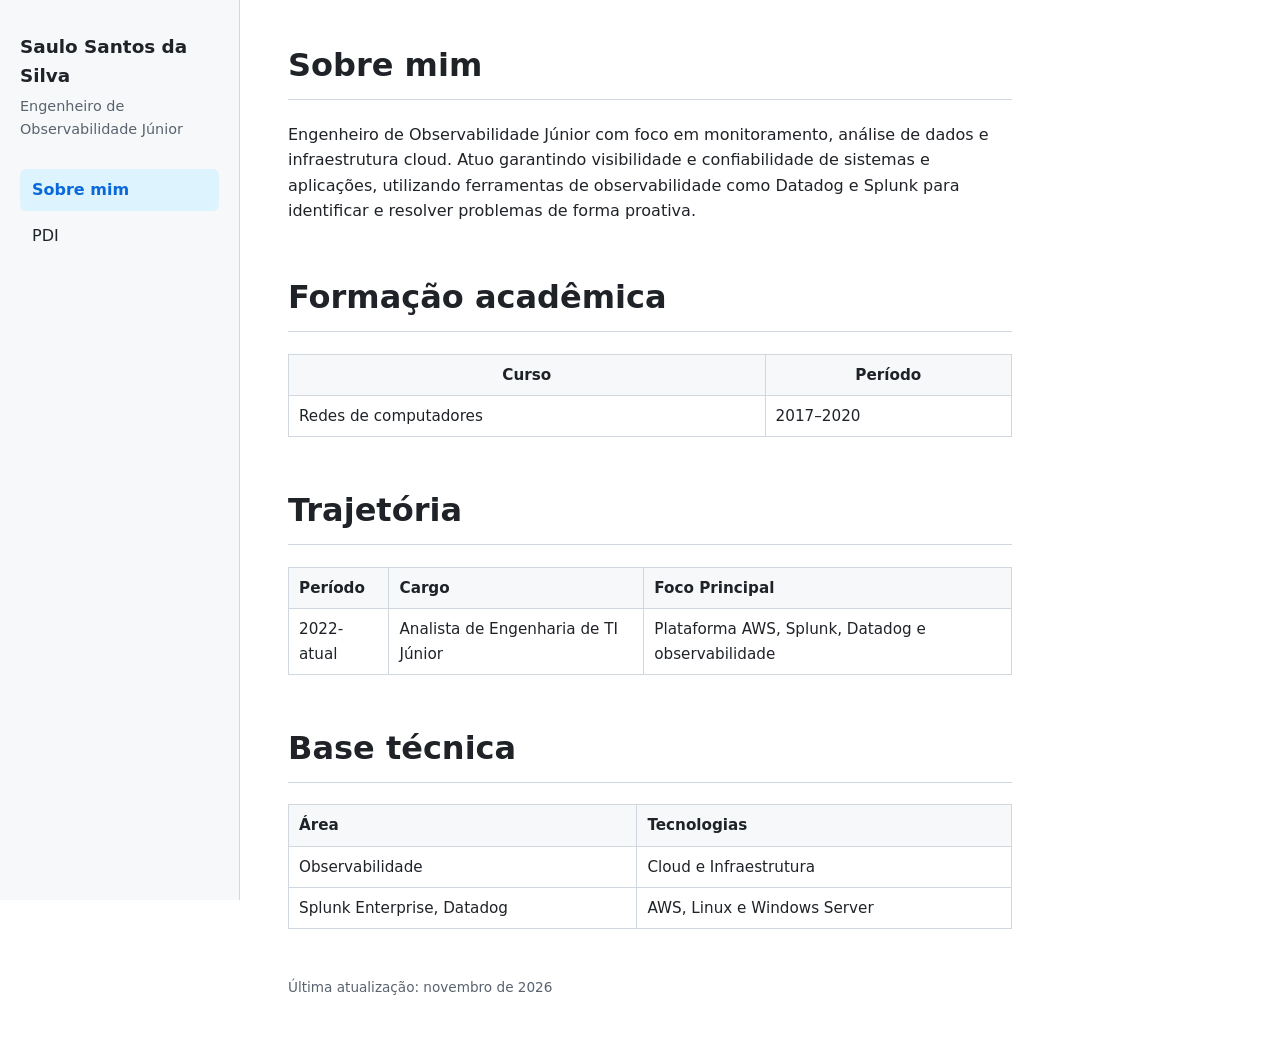
==== index.html @ e59d607c "adicionado base técnica" ====
<!DOCTYPE html>
<html lang="pt-BR">
<head>
  <meta charset="UTF-8">
  <meta name="viewport" content="width=device-width, initial-scale=1.0">
  <title>Sobre mim | Saulo Santos da Silva</title>
  <link rel="stylesheet" href="style.css">
</head>
<body>

  <aside class="lateral">
    <p class="nome">Saulo Santos da Silva</p>
    <p class="cargo">Engenheiro de Observabilidade Júnior</p>
    <nav>
      <a href="index.html" class="ativo">Sobre mim</a>
      <a href="pdi.html">PDI</a>
    </nav>
  </aside>

  <main>
    <h1>Sobre mim</h1>
    <p>
      Engenheiro de Observabilidade Júnior com foco em monitoramento, análise de dados e
      infraestrutura cloud. Atuo garantindo visibilidade e confiabilidade de sistemas e
      aplicações, utilizando ferramentas de observabilidade como Datadog e Splunk para identificar e resolver
      problemas de forma proativa.
    </p>

    <h1>Formação acadêmica</h1>
    <table class="formacao">
      <thead>
        <tr>
          <th>Curso</th>
          <th>Período</th>
        </tr>
      </thead>
      <tbody>
        <tr>
          <td>Redes de computadores</td>
          <td>2017–2020</td>
        </tr>
      </tbody>
    </table>

    <h1>Trajetória</h1>
    <table class="trajetoria">
      <thead>
        <tr>
          <th>Período</th>
          <th>Cargo</th>
          <th>Foco Principal</th>
        </tr>
      </thead>
      <tbody>
        <tr>
          <td>2022-atual</td>
          <td>Analista de Engenharia de TI Júnior</td>
          <td>Plataforma AWS, Splunk, Datadog e observabilidade</td>
        </tr>
      </tbody>
    </table>

    <h1>Base técnica</h1>
    <table class="base tecnica">
      <thead>
        <tr>
          <th>Área</th>
          <th>Tecnologias</th>
        </tr>
      </thead>
      <tbody>
        <tr>
          <td>Observabilidade</td>
          <td>Cloud e Infraestrutura</td>
        </tr>
        <tr>
          <td>Splunk Enterprise, Datadog</td>
          <td>AWS, Linux e Windows Server</td>
        </tr>
      </tbody>
    </table>

    <footer>Última atualização: novembro de 2026</footer>
  </main>

</body>
</html>
---- style.css ----
* { box-sizing: border-box; }

body {
  margin: 0;
  font-family: system-ui, -apple-system, "Segoe UI", Roboto, sans-serif;
  line-height: 1.6;
  color: #1f2328;
  background: #ffffff;
}

/* ===== Menu lateral ===== */
.lateral {
  position: fixed;
  top: 0;
  left: 0;
  width: 240px;
  height: 100vh;
  padding: 32px 20px;
  background: #f6f8fa;
  border-right: 1px solid #d0d7de;
}

.lateral .nome { margin: 0; font-size: 1.15rem; font-weight: 600; }
.lateral .cargo { margin: 4px 0 28px; color: #59636e; font-size: 0.9rem; }

.lateral nav a {
  display: block;
  padding: 8px 12px;
  margin-bottom: 4px;
  border-radius: 6px;
  color: #1f2328;
  text-decoration: none;
}

.lateral nav a:hover { background: #eaeef2; }

.lateral nav a.ativo {
  background: #ddf4ff;
  color: #0969da;
  font-weight: 600;
}

/* ===== Conteúdo ===== */
main {
  margin-left: 240px;
  max-width: 820px;
  padding: 40px 48px;
}

h1 { margin-top: 48px; border-bottom: 1px solid #d0d7de; padding-bottom: 8px; }
h1:first-child { margin-top: 0; }
h2 { margin-top: 32px; margin-bottom: 4px; font-size: 1.2rem; }

table { width: 100%; border-collapse: collapse; margin: 12px 0; font-size: 0.95rem; }
th, td { border: 1px solid #d0d7de; padding: 8px 10px; text-align: left; vertical-align: top; }
th { background: #f6f8fa; }
.formacao th { text-align: center; }

.nota {
  background: #fff8c5;
  border: 1px solid #d4a72c;
  padding: 10px 14px;
  border-radius: 6px;
  font-size: 0.95rem;
}

footer { margin-top: 48px; color: #59636e; font-size: 0.85rem; }

/* ===== Celular: menu vai para o topo ===== */
@media (max-width: 700px) {
  .lateral {
    position: static;
    width: 100%;
    height: auto;
    padding: 20px;
    border-right: none;
    border-bottom: 1px solid #d0d7de;
  }
  .lateral .cargo { margin-bottom: 12px; }
  .lateral nav a { display: inline-block; }
  main { margin-left: 0; padding: 24px 20px; }
}
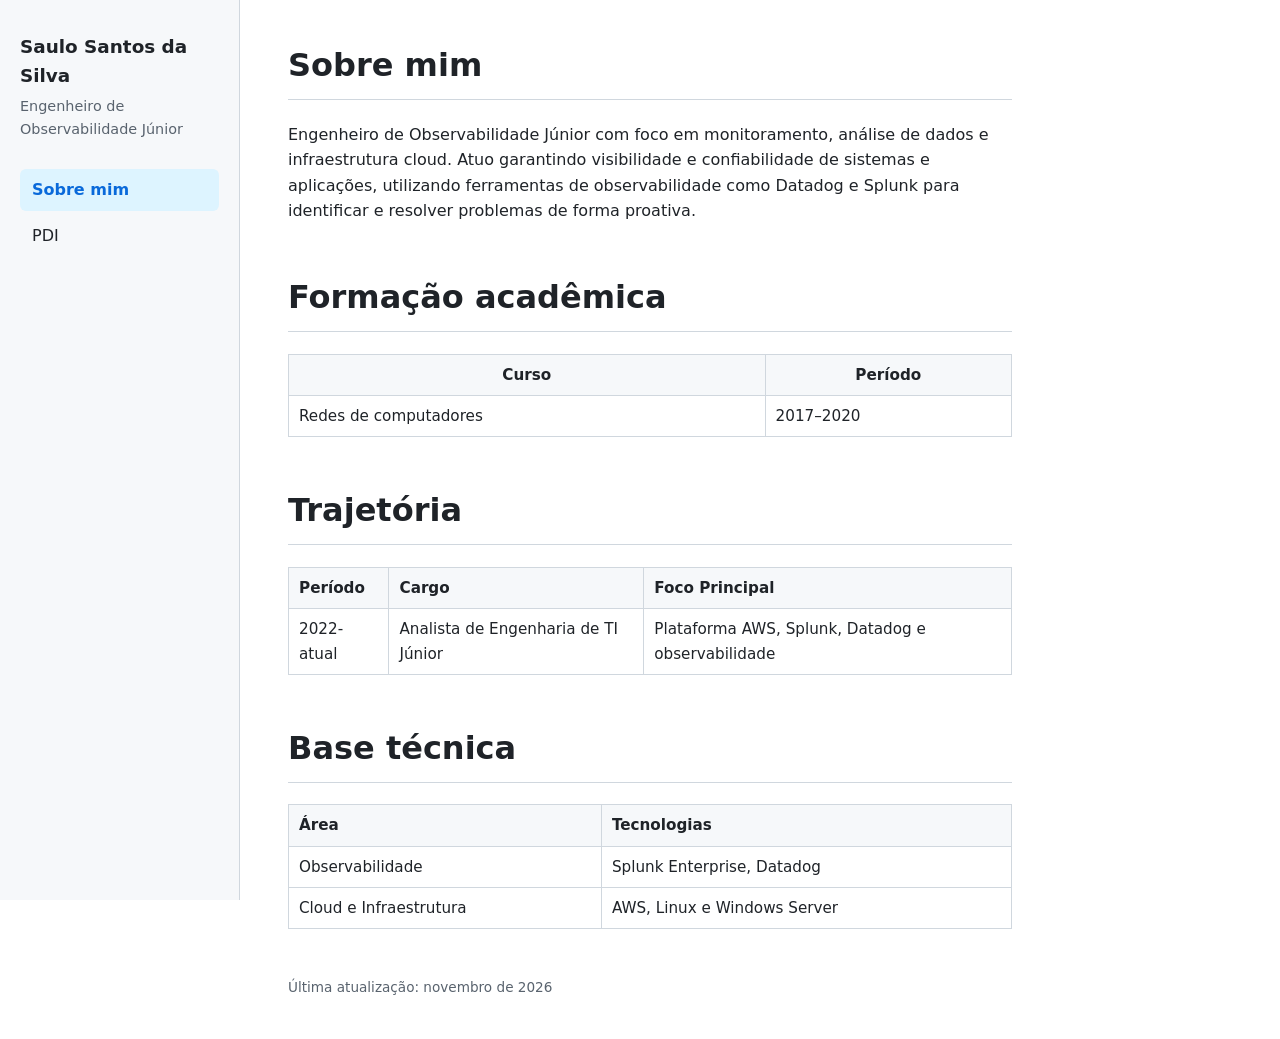
==== commit 14b03e9f: "ajustado base técnica" ====
--- a/index.html
+++ b/index.html
@@ -71,10 +71,10 @@
       <tbody>
         <tr>
           <td>Observabilidade</td>
-          <td>Cloud e Infraestrutura</td>
+          <td>Splunk Enterprise, Datadog</td>
         </tr>
         <tr>
-          <td>Splunk Enterprise, Datadog</td>
+          <td>Cloud e Infraestrutura</td>
           <td>AWS, Linux e Windows Server</td>
         </tr>
       </tbody>
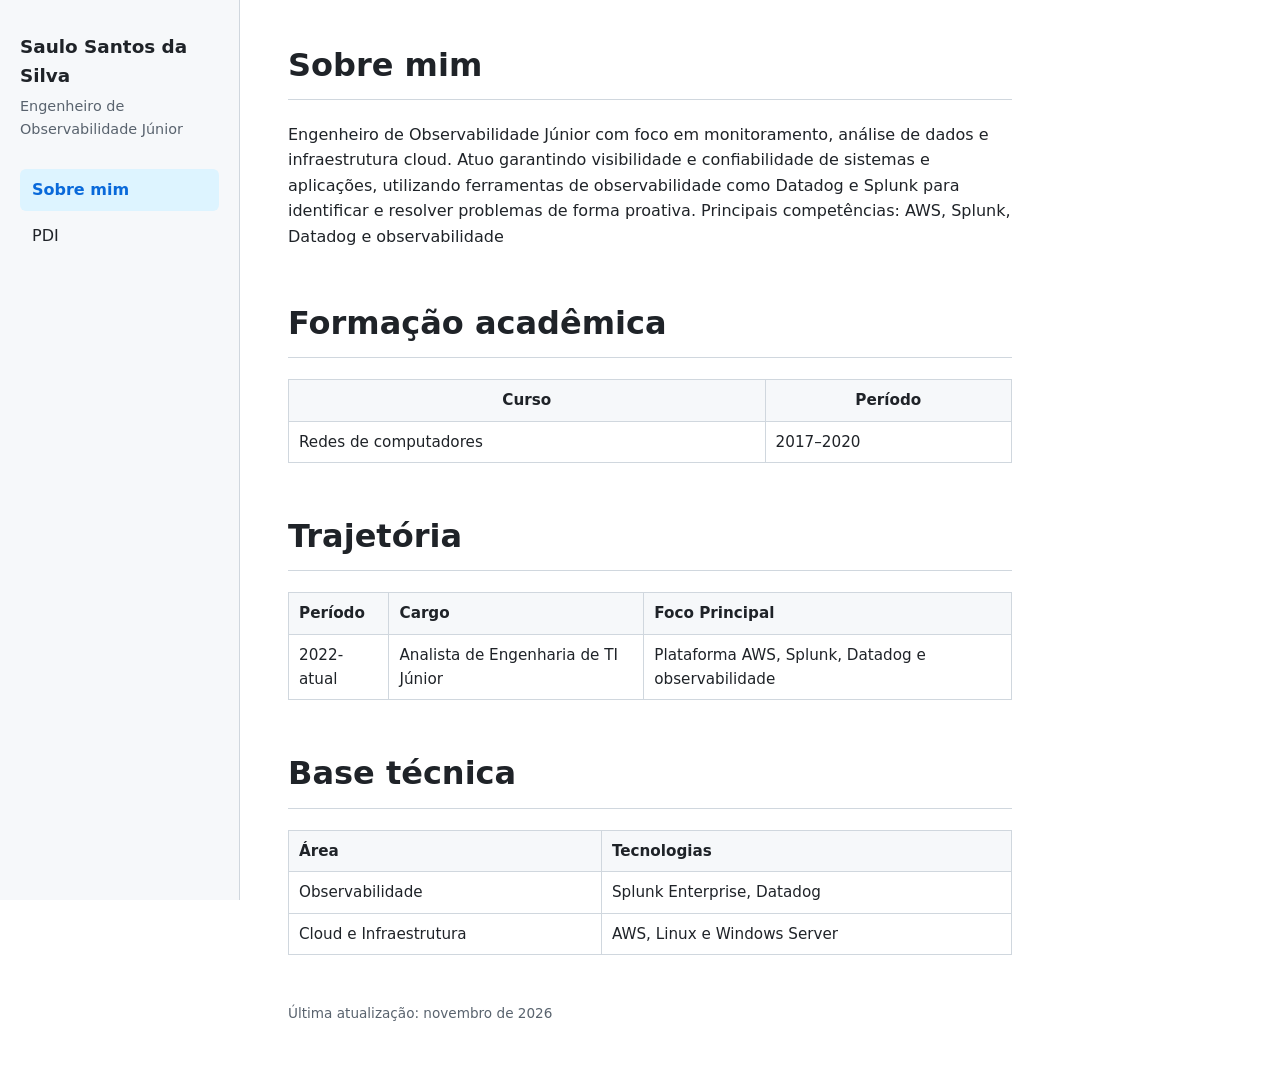
==== commit 0b8fb401: "adicionado competencias" ====
--- a/index.html
+++ b/index.html
@@ -24,6 +24,8 @@
       infraestrutura cloud. Atuo garantindo visibilidade e confiabilidade de sistemas e
       aplicações, utilizando ferramentas de observabilidade como Datadog e Splunk para identificar e resolver
       problemas de forma proativa.
+
+      Principais competências: AWS, Splunk, Datadog e observabilidade
     </p>
 
     <h1>Formação acadêmica</h1>
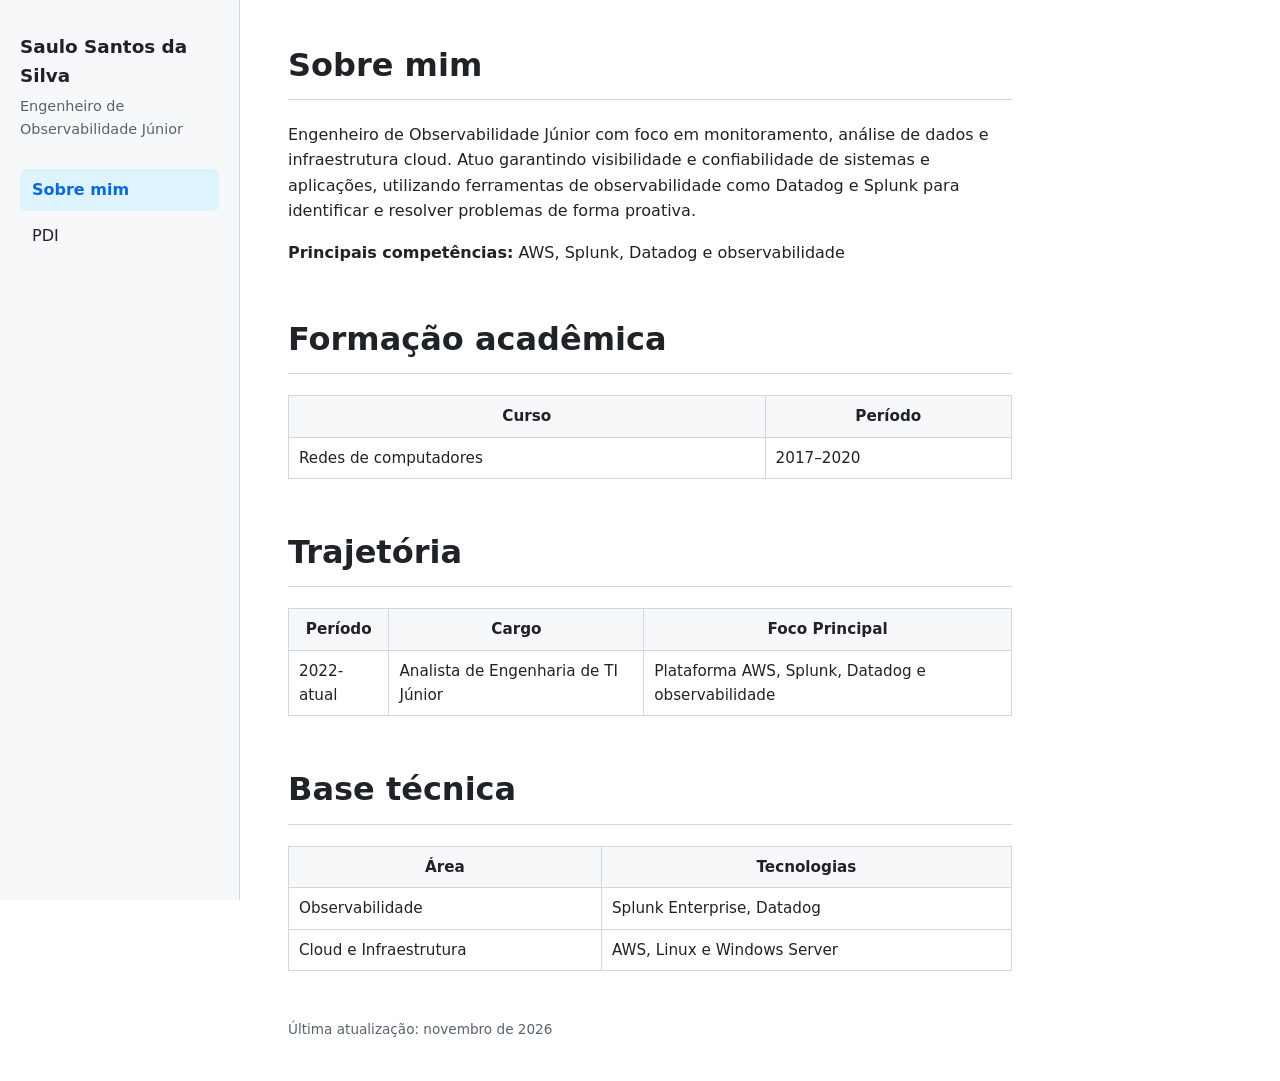
==== commit ca20f71a: "Destaca competências e centraliza cabeçalhos de Trajetória e Base técnica Co-Authored-By: Claude Opu" ====
--- a/index.html
+++ b/index.html
@@ -4,7 +4,7 @@
   <meta charset="UTF-8">
   <meta name="viewport" content="width=device-width, initial-scale=1.0">
   <title>Sobre mim | Saulo Santos da Silva</title>
-  <link rel="stylesheet" href="style.css">
+  <link rel="stylesheet" href="style.css?v=2">
 </head>
 <body>
 
@@ -24,8 +24,9 @@
       infraestrutura cloud. Atuo garantindo visibilidade e confiabilidade de sistemas e
       aplicações, utilizando ferramentas de observabilidade como Datadog e Splunk para identificar e resolver
       problemas de forma proativa.
-
-      Principais competências: AWS, Splunk, Datadog e observabilidade
+    </p>
+    <p>
+      <strong>Principais competências:</strong> AWS, Splunk, Datadog e observabilidade
     </p>
 
     <h1>Formação acadêmica</h1>
@@ -63,7 +64,7 @@
     </table>
 
     <h1>Base técnica</h1>
-    <table class="base tecnica">
+    <table class="base-tecnica">
       <thead>
         <tr>
           <th>Área</th>
--- a/style.css
+++ b/style.css
@@ -54,7 +54,9 @@
 table { width: 100%; border-collapse: collapse; margin: 12px 0; font-size: 0.95rem; }
 th, td { border: 1px solid #d0d7de; padding: 8px 10px; text-align: left; vertical-align: top; }
 th { background: #f6f8fa; }
-.formacao th { text-align: center; }
+.formacao th,
+.trajetoria th,
+.base-tecnica th { text-align: center; }
 
 .nota {
   background: #fff8c5;
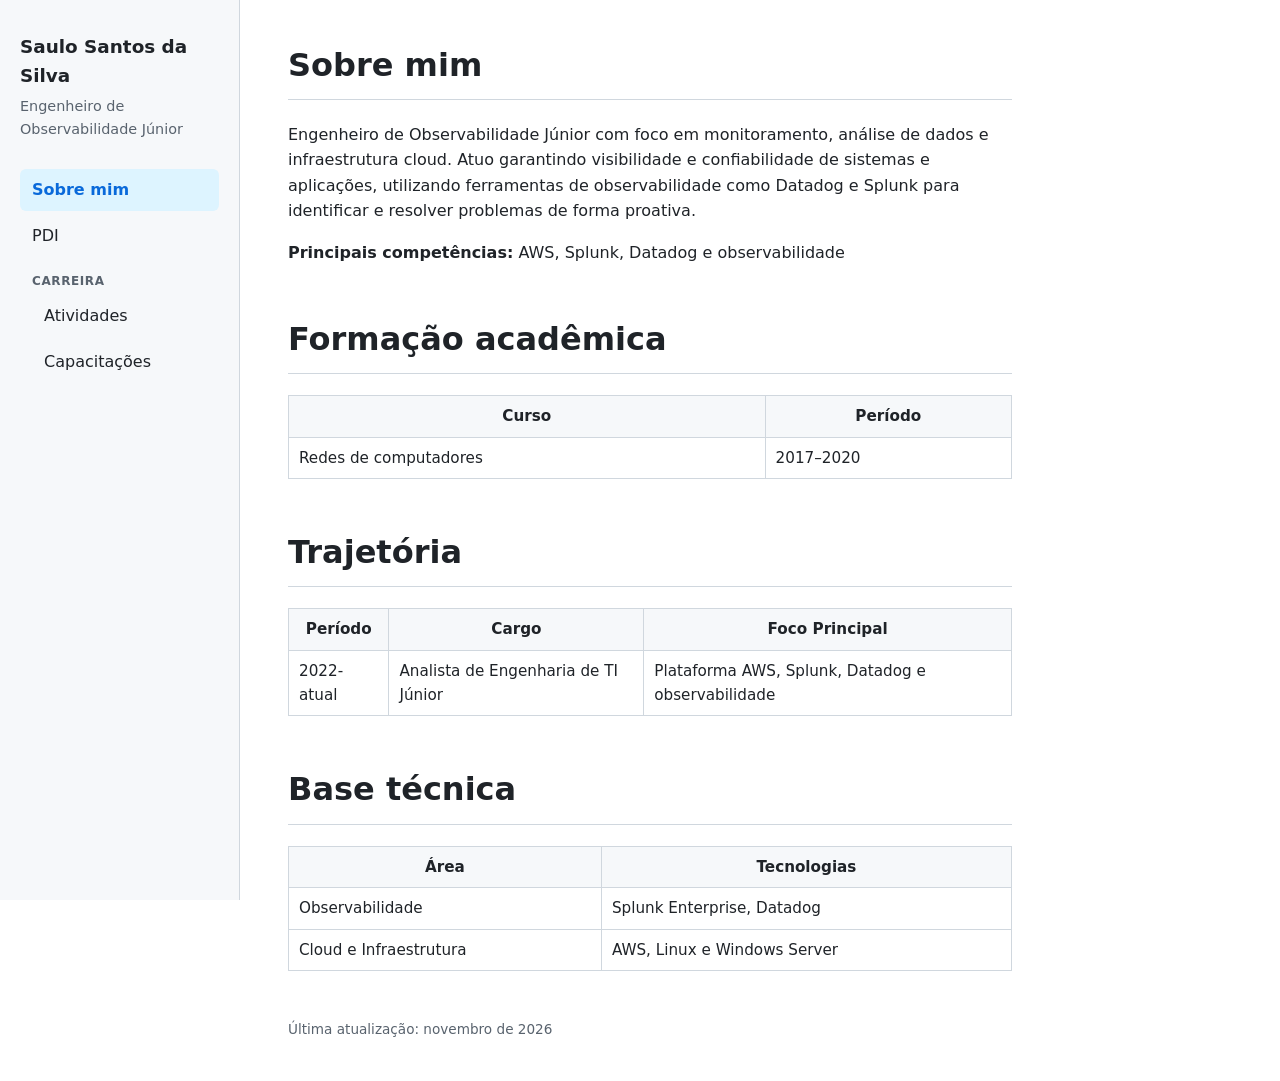
==== commit c7792e3f: "Adiciona menu Carreira com as páginas Atividades e Capacitações Co-Authored-By: Claude Opus 5.5 <nor" ====
--- a/index.html
+++ b/index.html
@@ -4,7 +4,7 @@
   <meta charset="UTF-8">
   <meta name="viewport" content="width=device-width, initial-scale=1.0">
   <title>Sobre mim | Saulo Santos da Silva</title>
-  <link rel="stylesheet" href="style.css?v=2">
+  <link rel="stylesheet" href="style.css?v=3">
 </head>
 <body>
 
@@ -14,6 +14,9 @@
     <nav>
       <a href="index.html" class="ativo">Sobre mim</a>
       <a href="pdi.html">PDI</a>
+      <p class="grupo">Carreira</p>
+      <a href="atividades.html" class="sub">Atividades</a>
+      <a href="capacitacoes.html" class="sub">Capacitações</a>
     </nav>
   </aside>
 
--- a/style.css
+++ b/style.css
@@ -34,6 +34,20 @@
 
 .lateral nav a:hover { background: #eaeef2; }
 
+/* Título do grupo no menu (ex.: Carreira) */
+.lateral nav .grupo {
+  margin: 16px 0 4px;
+  padding: 0 12px;
+  font-size: 0.75rem;
+  font-weight: 600;
+  text-transform: uppercase;
+  letter-spacing: 0.05em;
+  color: #59636e;
+}
+
+/* Itens dentro de um grupo ficam recuados */
+.lateral nav a.sub { padding-left: 24px; }
+
 .lateral nav a.ativo {
   background: #ddf4ff;
   color: #0969da;
@@ -56,7 +70,10 @@
 th { background: #f6f8fa; }
 .formacao th,
 .trajetoria th,
-.base-tecnica th { text-align: center; }
+.base-tecnica th,
+.atividades th,
+.certificacoes th,
+.cursos th { text-align: center; }
 
 .nota {
   background: #fff8c5;
@@ -80,5 +97,7 @@
   }
   .lateral .cargo { margin-bottom: 12px; }
   .lateral nav a { display: inline-block; }
+  .lateral nav .grupo { display: none; }
+  .lateral nav a.sub { padding-left: 12px; }
   main { margin-left: 0; padding: 24px 20px; }
 }
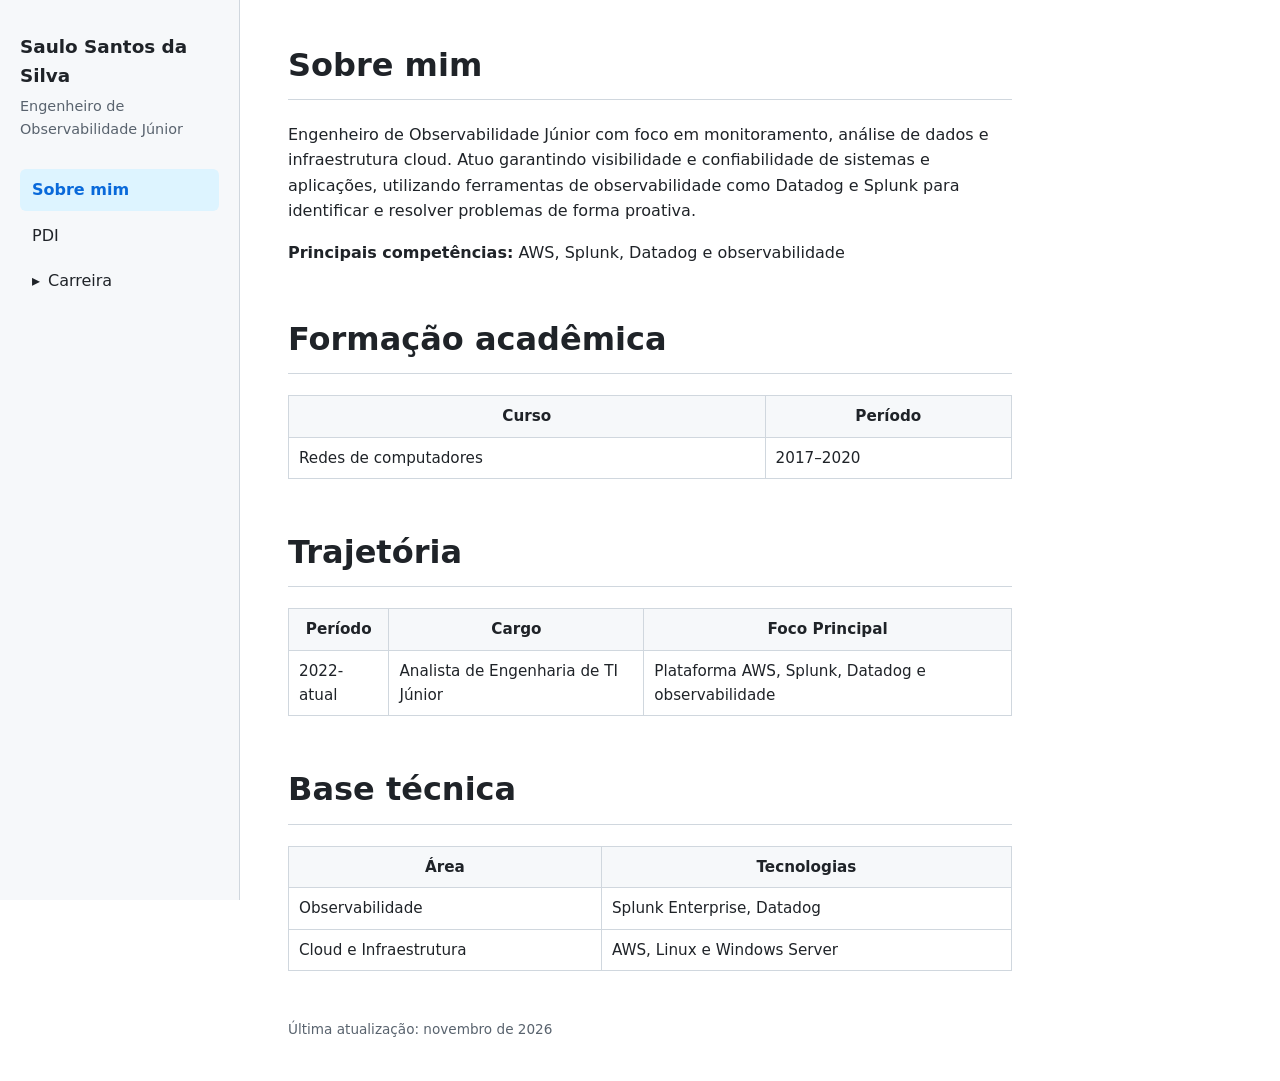
==== commit 7b1908c3: "Carreira vira menu expansível com a página única Atividades e Capacitações Co-Authored-By: Claude Op" ====
--- a/index.html
+++ b/index.html
@@ -4,7 +4,7 @@
   <meta charset="UTF-8">
   <meta name="viewport" content="width=device-width, initial-scale=1.0">
   <title>Sobre mim | Saulo Santos da Silva</title>
-  <link rel="stylesheet" href="style.css?v=3">
+  <link rel="stylesheet" href="style.css?v=4">
 </head>
 <body>
 
@@ -14,9 +14,10 @@
     <nav>
       <a href="index.html" class="ativo">Sobre mim</a>
       <a href="pdi.html">PDI</a>
-      <p class="grupo">Carreira</p>
-      <a href="atividades.html" class="sub">Atividades</a>
-      <a href="capacitacoes.html" class="sub">Capacitações</a>
+      <details>
+        <summary>Carreira</summary>
+        <a href="atividades-e-capacitacoes.html">Atividades e Capacitações</a>
+      </details>
     </nav>
   </aside>
 
--- a/style.css
+++ b/style.css
@@ -34,19 +34,24 @@
 
 .lateral nav a:hover { background: #eaeef2; }
 
-/* Título do grupo no menu (ex.: Carreira) */
-.lateral nav .grupo {
-  margin: 16px 0 4px;
-  padding: 0 12px;
-  font-size: 0.75rem;
-  font-weight: 600;
-  text-transform: uppercase;
-  letter-spacing: 0.05em;
-  color: #59636e;
+/* Menu expansível (ex.: Carreira) */
+.lateral nav summary {
+  padding: 8px 12px;
+  margin-bottom: 4px;
+  border-radius: 6px;
+  cursor: pointer;
+  list-style: none;
 }
-
-/* Itens dentro de um grupo ficam recuados */
-.lateral nav a.sub { padding-left: 24px; }
+.lateral nav summary::-webkit-details-marker { display: none; }
+.lateral nav summary::before {
+  content: "▸";
+  display: inline-block;
+  width: 16px;
+  transition: transform 0.15s;
+}
+.lateral nav details[open] > summary::before { transform: rotate(90deg); }
+.lateral nav summary:hover { background: #eaeef2; }
+.lateral nav details a { padding-left: 28px; }
 
 .lateral nav a.ativo {
   background: #ddf4ff;
@@ -97,7 +102,7 @@
   }
   .lateral .cargo { margin-bottom: 12px; }
   .lateral nav a { display: inline-block; }
-  .lateral nav .grupo { display: none; }
-  .lateral nav a.sub { padding-left: 12px; }
+  .lateral nav details { display: inline-block; vertical-align: top; }
+  .lateral nav details a { padding-left: 12px; }
   main { margin-left: 0; padding: 24px 20px; }
 }
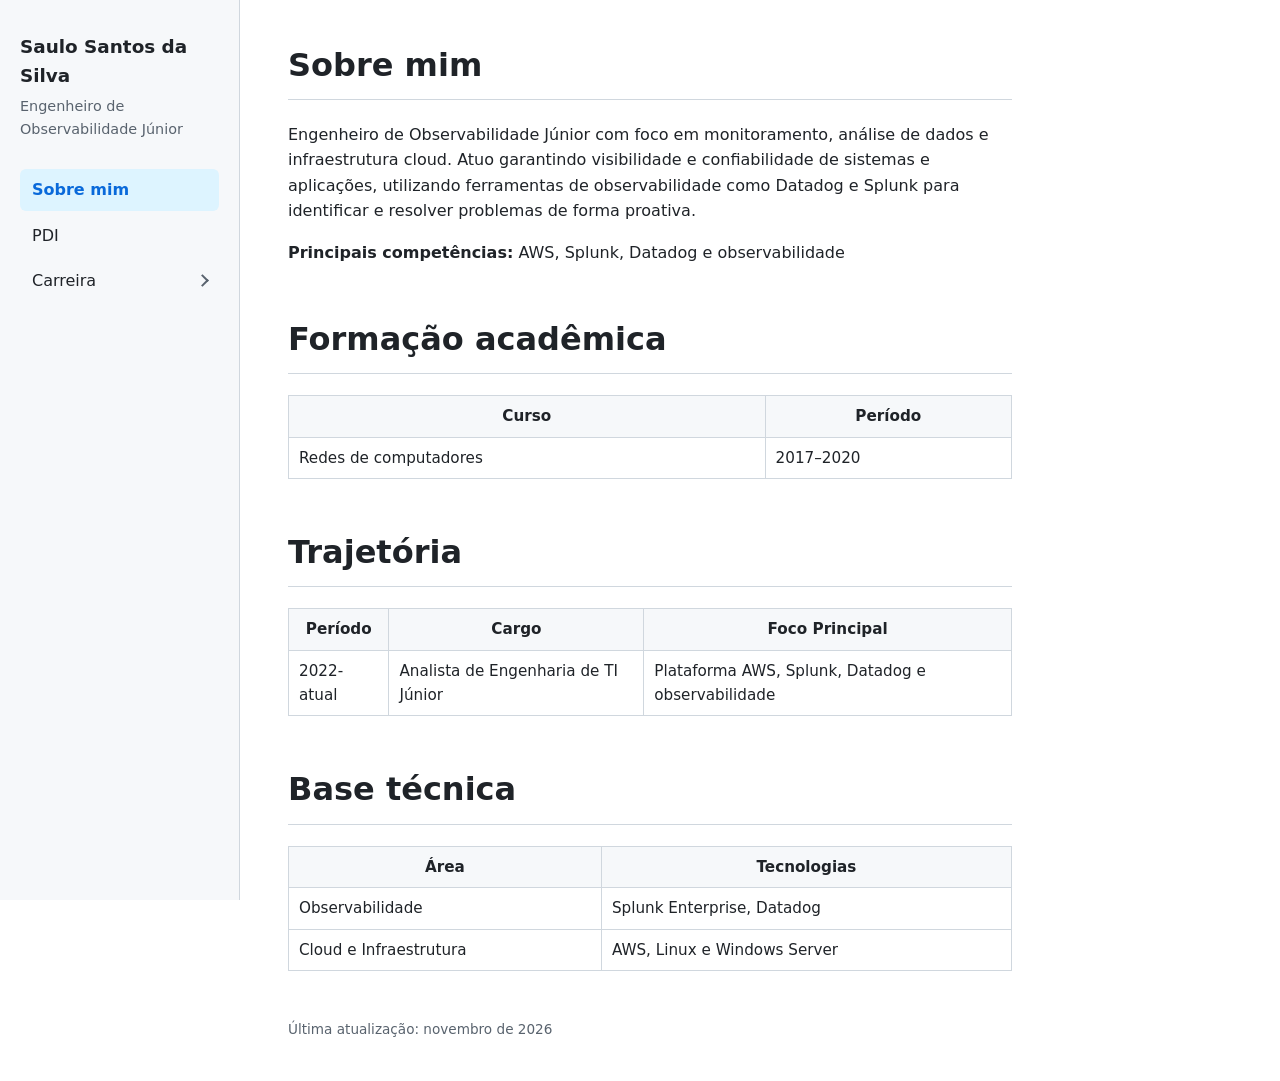
==== commit b25c2c28: "Move a seta do menu Carreira para a direita Co-Authored-By: Claude Opus 5.5 <noreply@anthropic.com> " ====
--- a/index.html
+++ b/index.html
@@ -4,7 +4,7 @@
   <meta charset="UTF-8">
   <meta name="viewport" content="width=device-width, initial-scale=1.0">
   <title>Sobre mim | Saulo Santos da Silva</title>
-  <link rel="stylesheet" href="style.css?v=4">
+  <link rel="stylesheet" href="style.css?v=5">
 </head>
 <body>
 
--- a/style.css
+++ b/style.css
@@ -36,6 +36,9 @@
 
 /* Menu expansível (ex.: Carreira) */
 .lateral nav summary {
+  display: flex;
+  justify-content: space-between;
+  align-items: center;
   padding: 8px 12px;
   margin-bottom: 4px;
   border-radius: 6px;
@@ -43,15 +46,19 @@
   list-style: none;
 }
 .lateral nav summary::-webkit-details-marker { display: none; }
-.lateral nav summary::before {
-  content: "▸";
-  display: inline-block;
-  width: 16px;
+/* Seta ">" à direita do nome; gira para baixo quando aberto */
+.lateral nav summary::after {
+  content: "";
+  width: 7px;
+  height: 7px;
+  border-right: 2px solid #59636e;
+  border-bottom: 2px solid #59636e;
+  transform: rotate(-45deg);
   transition: transform 0.15s;
 }
-.lateral nav details[open] > summary::before { transform: rotate(90deg); }
+.lateral nav details[open] > summary::after { transform: rotate(45deg); }
 .lateral nav summary:hover { background: #eaeef2; }
-.lateral nav details a { padding-left: 28px; }
+.lateral nav details a { padding-left: 24px; }
 
 .lateral nav a.ativo {
   background: #ddf4ff;
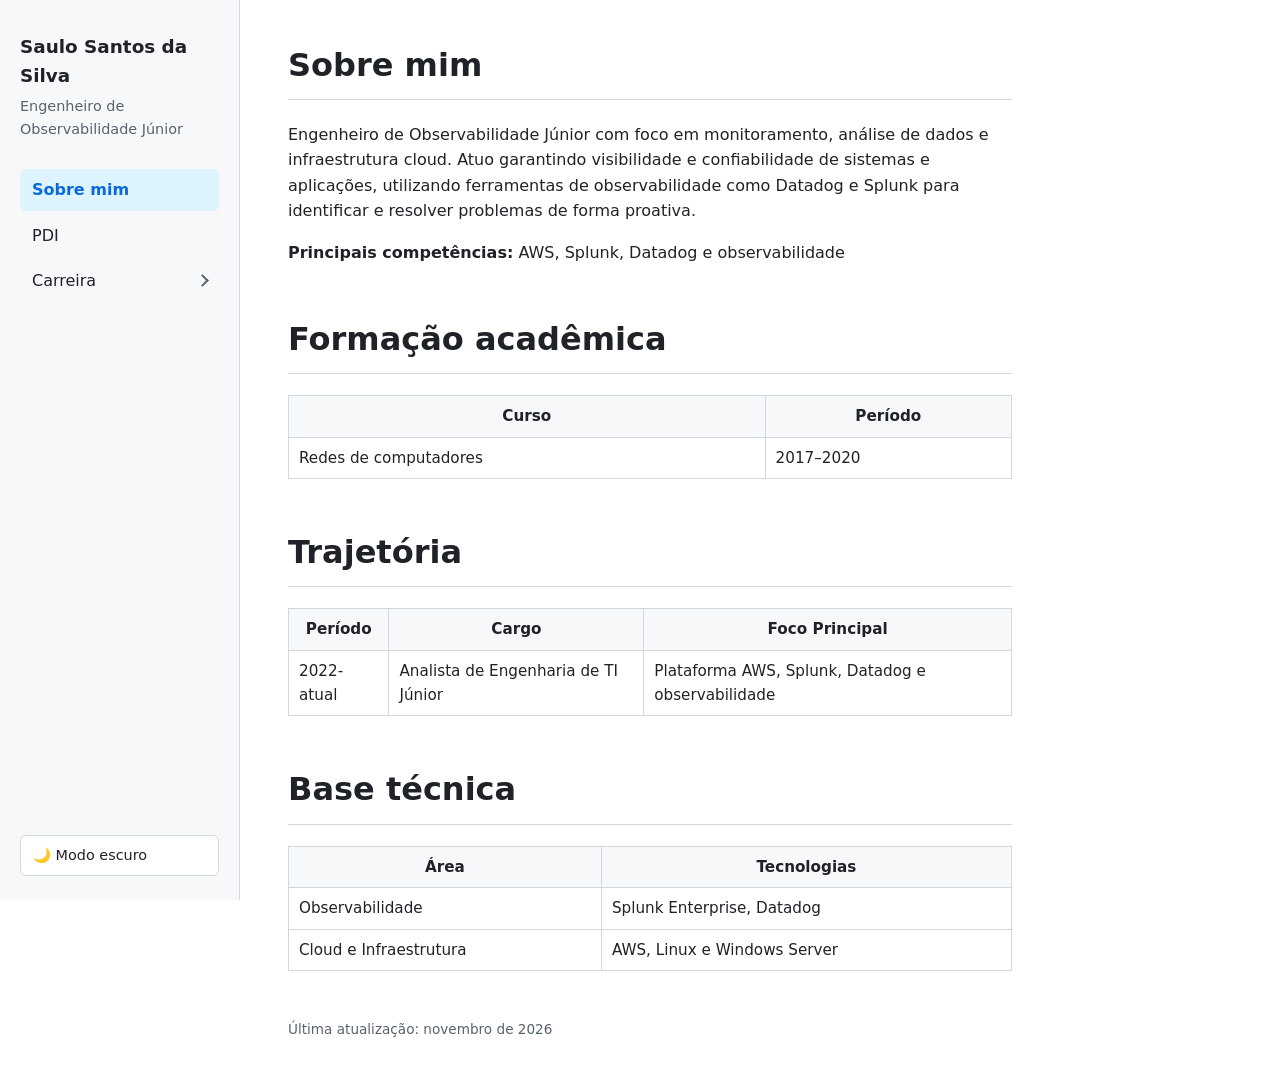
==== commit 27094fc7: "Adiciona botão de modo claro/escuro no rodapé do menu lateral Co-Authored-By: Claude Opus 5.5 <norep" ====
--- a/index.html
+++ b/index.html
@@ -4,7 +4,8 @@
   <meta charset="UTF-8">
   <meta name="viewport" content="width=device-width, initial-scale=1.0">
   <title>Sobre mim | Saulo Santos da Silva</title>
-  <link rel="stylesheet" href="style.css?v=5">
+  <link rel="stylesheet" href="style.css?v=6">
+  <script src="tema.js?v=1"></script>
 </head>
 <body>
 
@@ -19,6 +20,7 @@
         <a href="atividades-e-capacitacoes.html">Atividades e Capacitações</a>
       </details>
     </nav>
+    <button type="button" class="tema-botao">🌙 Modo escuro</button>
   </aside>
 
   <main>
--- a/style.css
+++ b/style.css
@@ -1,11 +1,41 @@
+/* ===== Cores (modo claro e escuro) ===== */
+:root {
+  --texto: #1f2328;
+  --texto-suave: #59636e;
+  --fundo: #ffffff;
+  --fundo-suave: #f6f8fa;
+  --hover: #eaeef2;
+  --borda: #d0d7de;
+  --destaque-fundo: #ddf4ff;
+  --destaque-texto: #0969da;
+  --nota-fundo: #fff8c5;
+  --nota-borda: #d4a72c;
+  color-scheme: light;
+}
+
+[data-tema="escuro"] {
+  --texto: #e6edf3;
+  --texto-suave: #9198a1;
+  --fundo: #0d1117;
+  --fundo-suave: #161b22;
+  --hover: #21262d;
+  --borda: #30363d;
+  --destaque-fundo: #1f3a5f;
+  --destaque-texto: #58a6ff;
+  --nota-fundo: #2e2a15;
+  --nota-borda: #9e6a03;
+  color-scheme: dark;
+}
+
 * { box-sizing: border-box; }
 
 body {
   margin: 0;
   font-family: system-ui, -apple-system, "Segoe UI", Roboto, sans-serif;
   line-height: 1.6;
-  color: #1f2328;
-  background: #ffffff;
+  color: var(--texto);
+  background: var(--fundo);
+  transition: background 0.2s, color 0.2s;
 }
 
 /* ===== Menu lateral ===== */
@@ -16,23 +46,23 @@
   width: 240px;
   height: 100vh;
   padding: 32px 20px;
-  background: #f6f8fa;
-  border-right: 1px solid #d0d7de;
+  background: var(--fundo-suave);
+  border-right: 1px solid var(--borda);
 }
 
 .lateral .nome { margin: 0; font-size: 1.15rem; font-weight: 600; }
-.lateral .cargo { margin: 4px 0 28px; color: #59636e; font-size: 0.9rem; }
+.lateral .cargo { margin: 4px 0 28px; color: var(--texto-suave); font-size: 0.9rem; }
 
 .lateral nav a {
   display: block;
   padding: 8px 12px;
   margin-bottom: 4px;
   border-radius: 6px;
-  color: #1f2328;
+  color: var(--texto);
   text-decoration: none;
 }
 
-.lateral nav a:hover { background: #eaeef2; }
+.lateral nav a:hover { background: var(--hover); }
 
 /* Menu expansível (ex.: Carreira) */
 .lateral nav summary {
@@ -51,18 +81,38 @@
   content: "";
   width: 7px;
   height: 7px;
-  border-right: 2px solid #59636e;
-  border-bottom: 2px solid #59636e;
+  border-right: 2px solid var(--texto-suave);
+  border-bottom: 2px solid var(--texto-suave);
   transform: rotate(-45deg);
   transition: transform 0.15s;
 }
 .lateral nav details[open] > summary::after { transform: rotate(45deg); }
-.lateral nav summary:hover { background: #eaeef2; }
+.lateral nav summary:hover { background: var(--hover); }
 .lateral nav details a { padding-left: 24px; }
 
+/* Botão de modo claro/escuro: rodapé do menu lateral */
+.tema-botao {
+  position: absolute;
+  left: 20px;
+  right: 20px;
+  bottom: 24px;
+  display: flex;
+  align-items: center;
+  gap: 8px;
+  padding: 8px 12px;
+  border: 1px solid var(--borda);
+  border-radius: 6px;
+  background: var(--fundo);
+  color: var(--texto);
+  font: inherit;
+  font-size: 0.9rem;
+  cursor: pointer;
+}
+.tema-botao:hover { background: var(--hover); }
+
 .lateral nav a.ativo {
-  background: #ddf4ff;
-  color: #0969da;
+  background: var(--destaque-fundo);
+  color: var(--destaque-texto);
   font-weight: 600;
 }
 
@@ -73,13 +123,13 @@
   padding: 40px 48px;
 }
 
-h1 { margin-top: 48px; border-bottom: 1px solid #d0d7de; padding-bottom: 8px; }
+h1 { margin-top: 48px; border-bottom: 1px solid var(--borda); padding-bottom: 8px; }
 h1:first-child { margin-top: 0; }
 h2 { margin-top: 32px; margin-bottom: 4px; font-size: 1.2rem; }
 
 table { width: 100%; border-collapse: collapse; margin: 12px 0; font-size: 0.95rem; }
-th, td { border: 1px solid #d0d7de; padding: 8px 10px; text-align: left; vertical-align: top; }
-th { background: #f6f8fa; }
+th, td { border: 1px solid var(--borda); padding: 8px 10px; text-align: left; vertical-align: top; }
+th { background: var(--fundo-suave); }
 .formacao th,
 .trajetoria th,
 .base-tecnica th,
@@ -88,26 +138,27 @@
 .cursos th { text-align: center; }
 
 .nota {
-  background: #fff8c5;
-  border: 1px solid #d4a72c;
+  background: var(--nota-fundo);
+  border: 1px solid var(--nota-borda);
   padding: 10px 14px;
   border-radius: 6px;
   font-size: 0.95rem;
 }
 
-footer { margin-top: 48px; color: #59636e; font-size: 0.85rem; }
+footer { margin-top: 48px; color: var(--texto-suave); font-size: 0.85rem; }
 
 /* ===== Celular: menu vai para o topo ===== */
 @media (max-width: 700px) {
   .lateral {
-    position: static;
+    position: relative;
     width: 100%;
     height: auto;
     padding: 20px;
     border-right: none;
-    border-bottom: 1px solid #d0d7de;
+    border-bottom: 1px solid var(--borda);
   }
   .lateral .cargo { margin-bottom: 12px; }
+  .tema-botao { position: static; display: inline-flex; margin-top: 12px; }
   .lateral nav a { display: inline-block; }
   .lateral nav details { display: inline-block; vertical-align: top; }
   .lateral nav details a { padding-left: 12px; }
